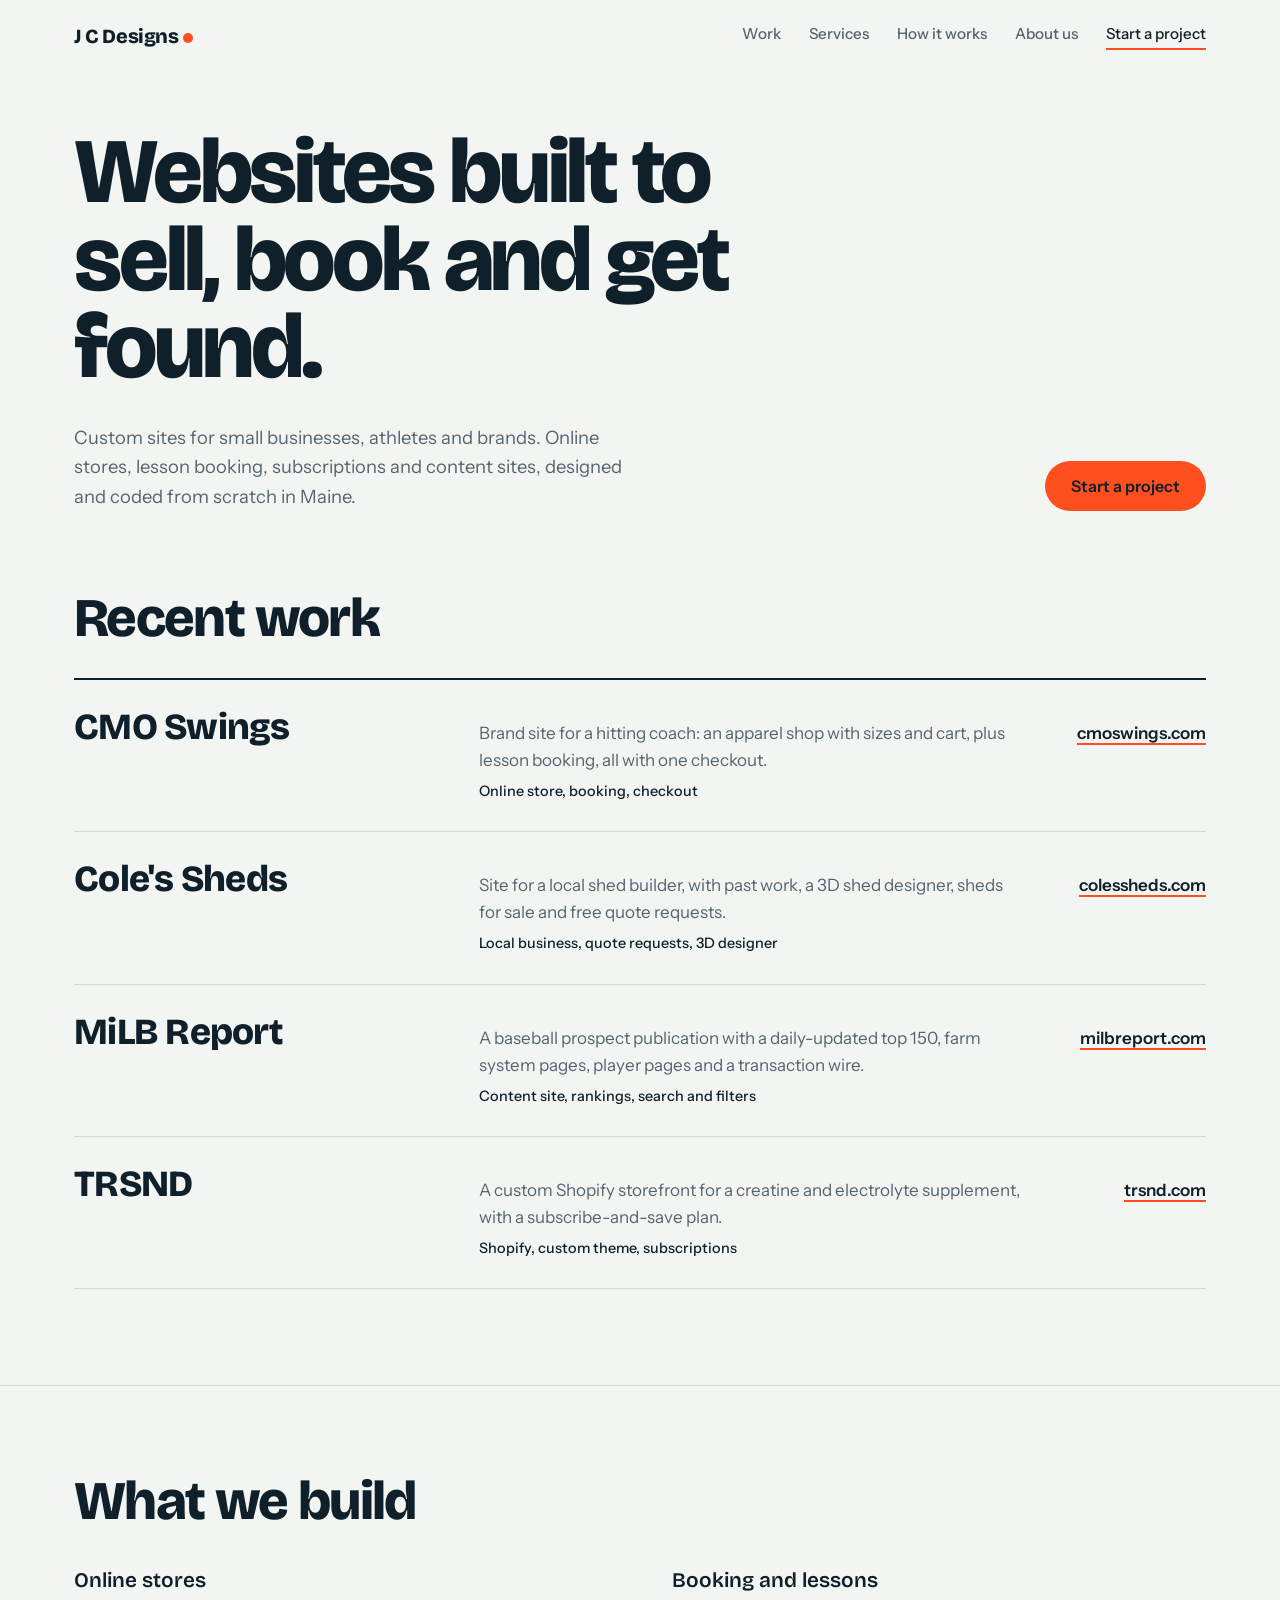
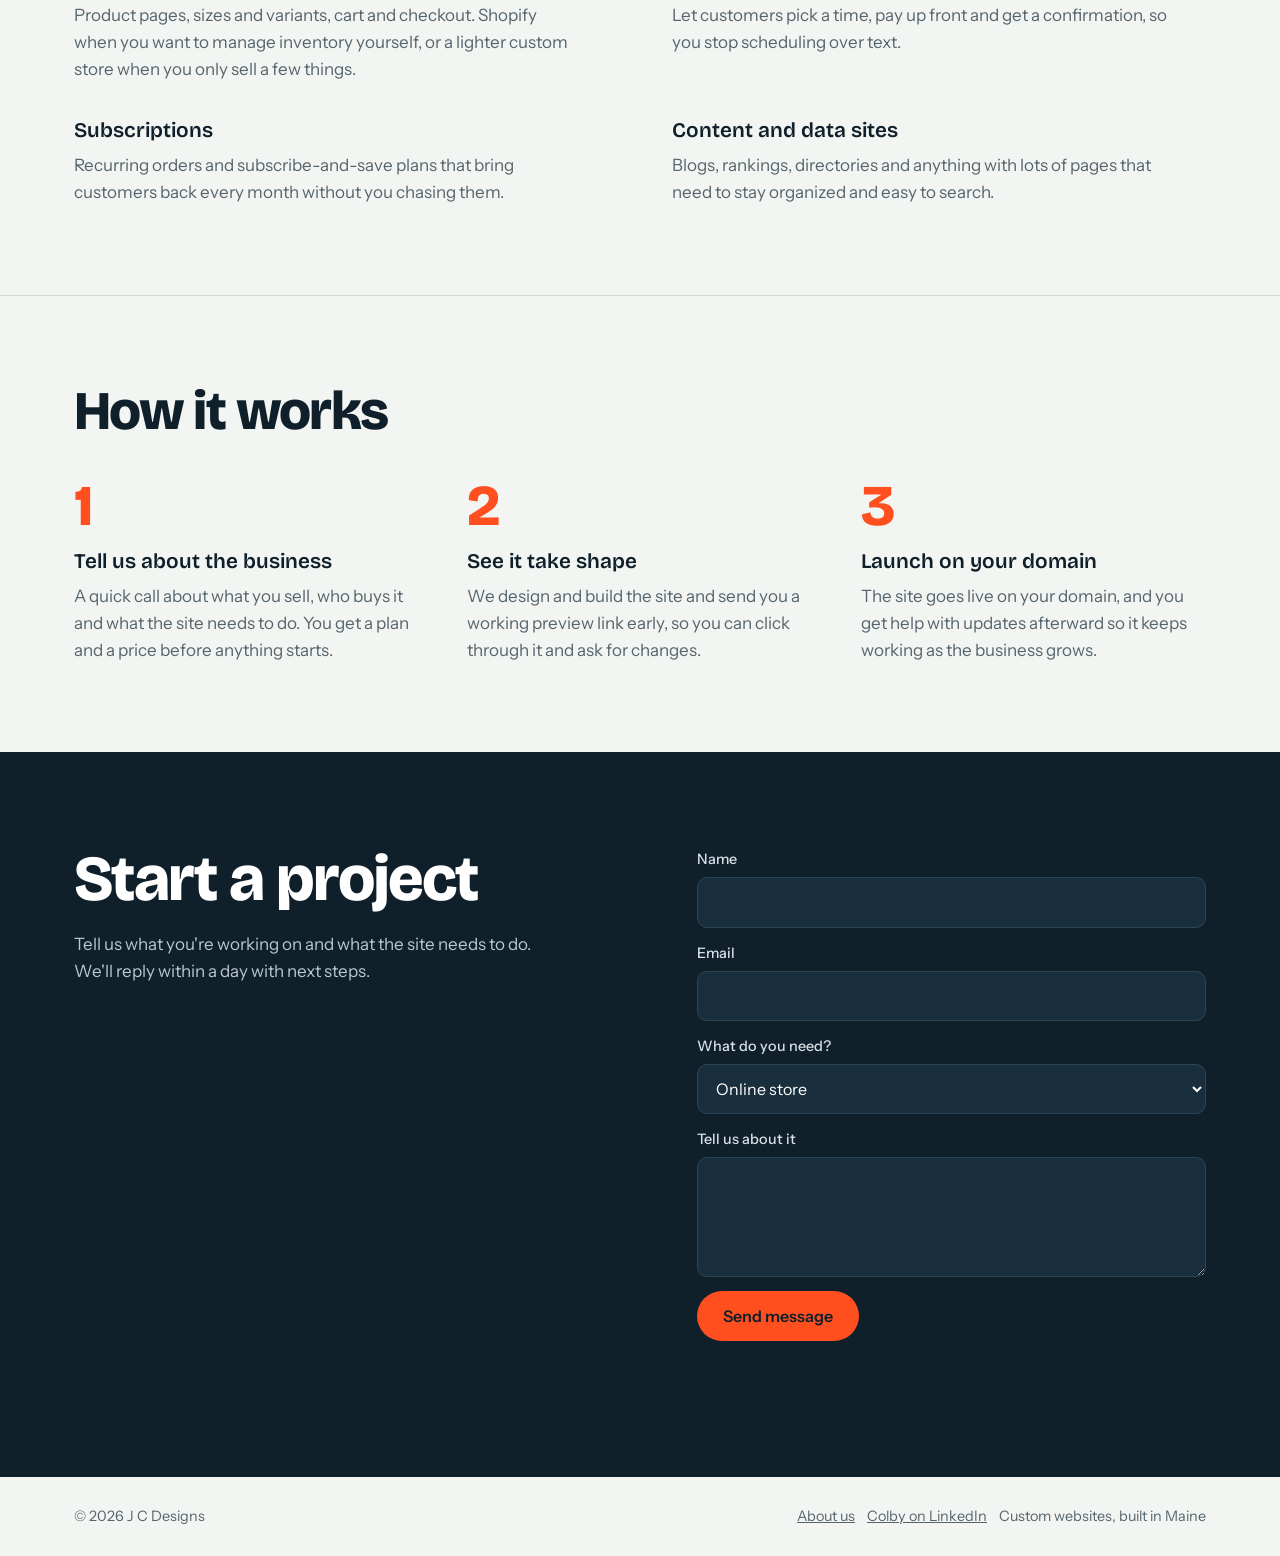
==== index.html @ 10599d2a "Launch J C Designs site" ====
<!doctype html>
<html lang="en">
<head>
<meta charset="utf-8">
<meta name="viewport" content="width=device-width, initial-scale=1">
<title>J C Designs | Custom websites for small businesses and brands</title>
<meta name="description" content="Custom websites built from scratch for small businesses, athletes and brands. Online stores, booking, subscriptions and content sites. Based in Maine.">
<link rel="preconnect" href="https://fonts.googleapis.com">
<link rel="preconnect" href="https://fonts.gstatic.com" crossorigin>
<link href="https://fonts.googleapis.com/css2?family=Bricolage+Grotesque:opsz,wght@12..96,400;12..96,600;12..96,800&family=Instrument+Sans:wght@400;500;600&display=swap" rel="stylesheet">
<link rel="stylesheet" href="styles.css">
</head>
<body>

<header class="site">
  <div class="wrap">
    <a class="logo" href="#top">J C Designs<span aria-hidden="true"></span></a>
    <nav class="links" aria-label="Main">
      <a href="#work">Work</a>
      <a href="#services">Services</a>
      <a href="#process">How it works</a>
      <a href="about.html">About us</a>
      <a class="nav-cta" href="#contact">Start a project</a>
    </nav>
  </div>
</header>

<main id="top">
  <div class="hero wrap">
    <h1>Websites built to sell, book and get found.</h1>
    <div class="hero-row">
      <p>Custom sites for small businesses, athletes and brands. Online stores, lesson booking, subscriptions and content sites, designed and coded from scratch in Maine.</p>
      <a class="btn signal" href="#contact">Start a project</a>
    </div>
  </div>

  <section class="work" id="work" aria-labelledby="work-title">
    <div class="wrap">
      <h2 id="work-title">Recent work</h2>
      <ul class="projects">
        <li class="project">
          <h3><a href="https://cmoswings.com" target="_blank" rel="noopener">CMO Swings</a></h3>
          <div>
            <p>Brand site for a hitting coach: an apparel shop with sizes and cart, plus lesson booking, all with one checkout.</p>
            <div class="what">Online store, booking, checkout</div>
          </div>
          <a class="visit" href="https://cmoswings.com" target="_blank" rel="noopener">cmoswings.com</a>
        </li>
        <li class="project">
          <h3><a href="https://www.colessheds.com" target="_blank" rel="noopener">Cole's Sheds</a></h3>
          <div>
            <p>Site for a local shed builder, with past work, a 3D shed designer, sheds for sale and free quote requests.</p>
            <div class="what">Local business, quote requests, 3D designer</div>
          </div>
          <a class="visit" href="https://www.colessheds.com" target="_blank" rel="noopener">colessheds.com</a>
        </li>
        <li class="project">
          <h3><a href="https://milbreport.com" target="_blank" rel="noopener">MiLB Report</a></h3>
          <div>
            <p>A baseball prospect publication with a daily-updated top 150, farm system pages, player pages and a transaction wire.</p>
            <div class="what">Content site, rankings, search and filters</div>
          </div>
          <a class="visit" href="https://milbreport.com" target="_blank" rel="noopener">milbreport.com</a>
        </li>
        <li class="project">
          <h3><a href="https://trsnd.com" target="_blank" rel="noopener">TRSND</a></h3>
          <div>
            <p>A custom Shopify storefront for a creatine and electrolyte supplement, with a subscribe-and-save plan.</p>
            <div class="what">Shopify, custom theme, subscriptions</div>
          </div>
          <a class="visit" href="https://trsnd.com" target="_blank" rel="noopener">trsnd.com</a>
        </li>
      </ul>
    </div>
  </section>

  <section class="block" id="services" aria-labelledby="services-title">
    <div class="wrap">
      <h2 id="services-title">What we build</h2>
      <div class="services">
        <div>
          <h3>Online stores</h3>
          <p>Product pages, sizes and variants, cart and checkout. Shopify when you want to manage inventory yourself, or a lighter custom store when you only sell a few things.</p>
        </div>
        <div>
          <h3>Booking and lessons</h3>
          <p>Let customers pick a time, pay up front and get a confirmation, so you stop scheduling over text.</p>
        </div>
        <div>
          <h3>Subscriptions</h3>
          <p>Recurring orders and subscribe-and-save plans that bring customers back every month without you chasing them.</p>
        </div>
        <div>
          <h3>Content and data sites</h3>
          <p>Blogs, rankings, directories and anything with lots of pages that need to stay organized and easy to search.</p>
        </div>
      </div>
    </div>
  </section>

  <section class="block" id="process" aria-labelledby="process-title">
    <div class="wrap">
      <h2 id="process-title">How it works</h2>
      <ol class="steps">
        <li>
          <h3>Tell us about the business</h3>
          <p>A quick call about what you sell, who buys it and what the site needs to do. You get a plan and a price before anything starts.</p>
        </li>
        <li>
          <h3>See it take shape</h3>
          <p>We design and build the site and send you a working preview link early, so you can click through it and ask for changes.</p>
        </li>
        <li>
          <h3>Launch on your domain</h3>
          <p>The site goes live on your domain, and you get help with updates afterward so it keeps working as the business grows.</p>
        </li>
      </ol>
    </div>
  </section>
</main>

<section class="contact" id="contact" aria-labelledby="contact-title">
  <div class="wrap">
    <div>
      <h2 id="contact-title">Start a project</h2>
      <p>Tell us what you're working on and what the site needs to do. We'll reply within a day with next steps.</p>
    </div>
    <!--
      CONTACT FORM: submissions go through FormSubmit (formsubmit.co) and are
      emailed to Colby, with a copy to Jack. The very first submission sends an
      activation email to Colby's inbox; click the link in it once and every
      later message is delivered. FormSubmit then shows a private form address
      you can swap in below (FORM_ENDPOINT) to keep the email out of the page.
    -->
    <form id="contact-form" novalidate>
      <label for="cf-name">Name <input id="cf-name" name="name" autocomplete="name" required></label>
      <label for="cf-email">Email <input id="cf-email" type="email" name="email" autocomplete="email" required></label>
      <label for="cf-type">What do you need?
        <select id="cf-type" name="type">
          <option>Online store</option>
          <option>Booking site</option>
          <option>Subscriptions</option>
          <option>Content or data site</option>
          <option>Something else</option>
        </select>
      </label>
      <label for="cf-message">Tell us about it <textarea id="cf-message" name="message"></textarea></label>
      <input type="text" name="_honey" tabindex="-1" autocomplete="off" aria-hidden="true" style="position:absolute;left:-9999px">
      <button class="btn signal" type="submit" id="cf-send">Send message</button>
      <p class="form-status" id="cf-status" role="status" aria-live="polite"></p>
    </form>
  </div>
</section>

<footer>
  <div class="wrap">
    <span>&copy; <span id="yr">2026</span> J C Designs</span>
    <span><a href="about.html">About us</a> &nbsp;&nbsp; <a href="https://www.linkedin.com/in/colby-moholland-ba1946391/" target="_blank" rel="noopener">Colby on LinkedIn</a> &nbsp;&nbsp; Custom websites, built in Maine</span>
  </div>
</footer>

<script>
  // Contact form: sends to FormSubmit, which emails Colby and copies Jack
  const FORM_ENDPOINT = 'https://formsubmit.co/ajax/ctmcards1@gmail.com';
  const FORM_CC = 'jackcaricofe22@gmail.com';
  const form = document.getElementById('contact-form');
  const status = document.getElementById('cf-status');
  const sendBtn = document.getElementById('cf-send');
  form.addEventListener('submit', async e => {
    e.preventDefault();
    if (!form.checkValidity()) {
      status.dataset.state = 'error';
      status.textContent = 'Add your name and a valid email address so we can reply.';
      form.querySelector(':invalid').focus();
      return;
    }
    const d = Object.fromEntries(new FormData(form));
    if (d._honey) return;
    sendBtn.disabled = true;
    sendBtn.textContent = 'Sending...';
    status.dataset.state = '';
    status.textContent = '';
    try {
      const res = await fetch(FORM_ENDPOINT, {
        method: 'POST',
        headers: { 'Content-Type': 'application/json', 'Accept': 'application/json' },
        body: JSON.stringify({
          name: d.name, email: d.email, need: d.type, message: d.message || '',
          _replyto: d.email, _cc: FORM_CC, _template: 'table',
          _subject: 'New website inquiry: ' + d.type + ' from ' + d.name
        })
      });
      if (!res.ok) throw new Error(res.status);
      form.reset();
      status.dataset.state = 'sent';
      status.textContent = 'Message sent. We\'ll reply within a day.';
      sendBtn.textContent = 'Sent';
    } catch (err) {
      status.dataset.state = 'error';
      status.textContent = 'Your message didn\'t send. Check your connection and try again.';
      sendBtn.disabled = false;
      sendBtn.textContent = 'Send message';
    }
  });

  document.getElementById('yr').textContent = new Date().getFullYear();
</script>
</body>
</html>
---- styles.css ----
/*
  BUSINESS NAME: the working name appears in the <title>, header logo and
  footer of index.html and about.html. Search for "J C Designs".
*/
:root {
  --paper: #F3F5F2;
  --ink: #10202B;
  --slate: #56656D;
  --line: #D3DAD6;
  --signal: #FF4F1F;
  --white: #FFFFFF;
  --display: "Bricolage Grotesque", system-ui, sans-serif;
  --body: "Instrument Sans", system-ui, sans-serif;
  --wrap: 1180px;
}
* { box-sizing: border-box; }
html { scroll-behavior: smooth; }
@media (prefers-reduced-motion: reduce) { html { scroll-behavior: auto; } * { transition: none !important; animation: none !important; } }
body { margin: 0; background: var(--paper); color: var(--ink); font: 400 1.0625rem/1.6 var(--body); -webkit-font-smoothing: antialiased; }
a { color: inherit; }
:focus-visible { outline: 3px solid var(--signal); outline-offset: 3px; border-radius: 4px; }
.wrap { max-width: var(--wrap); margin: 0 auto; padding: 0 24px; }
@media (max-width: 600px) { .wrap { padding: 0 16px; } }

/* Header */
header.site { padding: 22px 0; }
header.site .wrap { display: flex; align-items: center; justify-content: space-between; gap: 16px; }
.logo { font: 800 1.25rem/1 var(--display); letter-spacing: -0.02em; text-decoration: none; }
.logo span { display: inline-block; width: 10px; height: 10px; background: var(--signal); border-radius: 50%; margin-left: 4px; }
nav.links { display: flex; gap: 28px; font-weight: 500; font-size: 0.95rem; }
nav.links a { text-decoration: none; color: var(--slate); }
nav.links a:hover { color: var(--ink); }
@media (max-width: 720px) { nav.links a:not(.nav-cta) { display: none; } }
.nav-cta { color: var(--ink) !important; border-bottom: 2px solid var(--signal); padding-bottom: 2px; }

/* Hero */
.hero { padding-top: 56px; padding-bottom: 40px; }
.hero h1 { font: 800 clamp(2.6rem, 7.2vw, 6rem)/0.95 var(--display); letter-spacing: -0.035em; margin: 0; max-width: 13ch; }
.hero-row { display: flex; justify-content: space-between; align-items: flex-end; gap: 40px; margin-top: 32px; flex-wrap: wrap; }
.hero p { margin: 0; max-width: 46ch; font-size: 1.15rem; color: var(--slate); }
.btn { display: inline-block; background: var(--ink); color: var(--white); text-decoration: none; font: 600 1rem/1 var(--body); padding: 17px 26px; border-radius: 999px; transition: background .15s; }
.btn:hover { background: #22394A; }
.btn.signal { background: var(--signal); color: var(--ink); }
.btn.signal:hover { background: #FF6A40; }

/* Work */
.work { padding: 40px 0 96px; }
.work h2 { font: 800 clamp(2rem, 4.4vw, 3.4rem)/1 var(--display); letter-spacing: -0.03em; margin: 0 0 32px; }
.projects { list-style: none; margin: 0; padding: 0; border-top: 2px solid var(--ink); }
.project { display: grid; grid-template-columns: minmax(0, 1.1fr) minmax(0, 1.6fr) 9.5rem; gap: 32px; align-items: baseline; padding: 28px 0; border-bottom: 1px solid var(--line); }
.project h3 { font: 800 clamp(1.6rem, 3vw, 2.3rem)/1.05 var(--display); letter-spacing: -0.02em; margin: 0; }
.project h3 a { text-decoration: none; }
.project h3 a:hover { text-decoration: underline; text-decoration-color: var(--signal); text-decoration-thickness: 3px; text-underline-offset: 6px; }
.project p { margin: 0 0 6px; color: var(--slate); max-width: 52ch; }
.project .what { font-size: 0.9rem; font-weight: 500; }
.project .visit { justify-self: end; font-weight: 600; white-space: nowrap; text-decoration-color: var(--signal); text-decoration-thickness: 2px; text-underline-offset: 4px; }
@media (max-width: 860px) {
  .project { grid-template-columns: 1fr; gap: 10px; }
  .project .visit { justify-self: start; }
}

/* Sections */
section.block { padding: 88px 0; border-top: 1px solid var(--line); }
.block h2 { font: 800 clamp(2rem, 4.4vw, 3.4rem)/1 var(--display); letter-spacing: -0.03em; margin: 0 0 40px; max-width: 18ch; }
.services { display: grid; grid-template-columns: repeat(2, 1fr); gap: 36px 64px; }
.services h3 { font: 600 1.3rem/1.2 var(--display); margin: 0 0 8px; }
.services p { margin: 0; color: var(--slate); max-width: 46ch; }
@media (max-width: 720px) { .services { grid-template-columns: 1fr; } }

.steps { list-style: none; margin: 0; padding: 0; display: grid; grid-template-columns: repeat(3, 1fr); gap: 48px; counter-reset: s; }
.steps li { counter-increment: s; }
.steps li::before { content: counter(s); display: block; font: 800 3.6rem/1 var(--display); color: var(--signal); margin-bottom: 14px; }
.steps h3 { font: 600 1.3rem/1.2 var(--display); margin: 0 0 8px; }
.steps p { margin: 0; color: var(--slate); }
@media (max-width: 860px) { .steps { grid-template-columns: 1fr; gap: 36px; } }

/* Contact */
.contact { background: var(--ink); color: var(--white); padding: 96px 0; }
.contact .wrap { display: grid; grid-template-columns: 1.1fr 1fr; gap: 64px; align-items: start; }
.contact h2 { font: 800 clamp(2.2rem, 5vw, 4rem)/0.98 var(--display); letter-spacing: -0.03em; margin: 0 0 20px; }
.contact p { color: #B9C7CE; max-width: 42ch; margin: 0; }
form { display: grid; gap: 14px; }
label { font-size: 0.9rem; font-weight: 500; color: #D7E1E6; display: grid; gap: 6px; }
input, textarea, select { font: 400 1rem/1.4 var(--body); color: var(--white); background: #1A2F3D; border: 1px solid #2D4656; border-radius: 10px; padding: 13px 14px; width: 100%; }
textarea { min-height: 120px; resize: vertical; }
input:focus, textarea:focus, select:focus { outline: none; border-color: var(--signal); }
form .btn { justify-self: start; border: 0; cursor: pointer; }
@media (max-width: 860px) { .contact .wrap { grid-template-columns: 1fr; gap: 40px; } }

footer { padding: 28px 0; font-size: 0.9rem; color: var(--slate); }
footer .wrap { display: flex; justify-content: space-between; gap: 16px; flex-wrap: wrap; }

/* About page */
.about-hero { padding-top: 56px; padding-bottom: 32px; }
.about-hero h1 { font: 800 clamp(2.6rem, 7.2vw, 6rem)/0.95 var(--display); letter-spacing: -0.035em; margin: 0 0 32px; max-width: 13ch; }
.about-hero p { margin: 0; font-size: 1.3rem; line-height: 1.5; max-width: 54ch; }
.team { padding-top: 24px; padding-bottom: 96px; }
.person { display: grid; grid-template-columns: minmax(0, 1fr) minmax(0, 1.6fr); gap: 56px; padding: 40px 0; border-top: 2px solid var(--ink); }
.person + .person { border-top-width: 1px; border-top-color: var(--line); }
.person h2 { font: 800 clamp(2rem, 4vw, 3rem)/1 var(--display); letter-spacing: -0.03em; margin: 0 0 10px; }
.person .role { color: var(--slate); margin: 0 0 20px; }
.person .built { margin: 0; padding: 0; list-style: none; }
.person .built li { padding: 8px 0; border-bottom: 1px solid var(--line); font-weight: 600; }
.person .built li:first-child { border-top: 1px solid var(--line); }
.person .bio p { margin: 0 0 1.1em; font-size: 1.12rem; max-width: 58ch; }
.person a { text-decoration-color: var(--signal); text-decoration-thickness: 2px; text-underline-offset: 3px; }
.btn.line { background: transparent; color: var(--ink); box-shadow: inset 0 0 0 2px var(--ink); text-decoration: none; }
.btn.line:hover { background: var(--ink); color: var(--white); }
@media (max-width: 860px) { .person { grid-template-columns: 1fr; gap: 24px; } }

/* Contact form status */
.form-status { margin: 0; min-height: 1.5em; font-weight: 500; color: #D7E1E6; }
.form-status[data-state="sent"] { color: #8FE3B0; }
.form-status[data-state="error"] { color: #FFB199; }
form .btn:disabled { opacity: .7; cursor: default; }
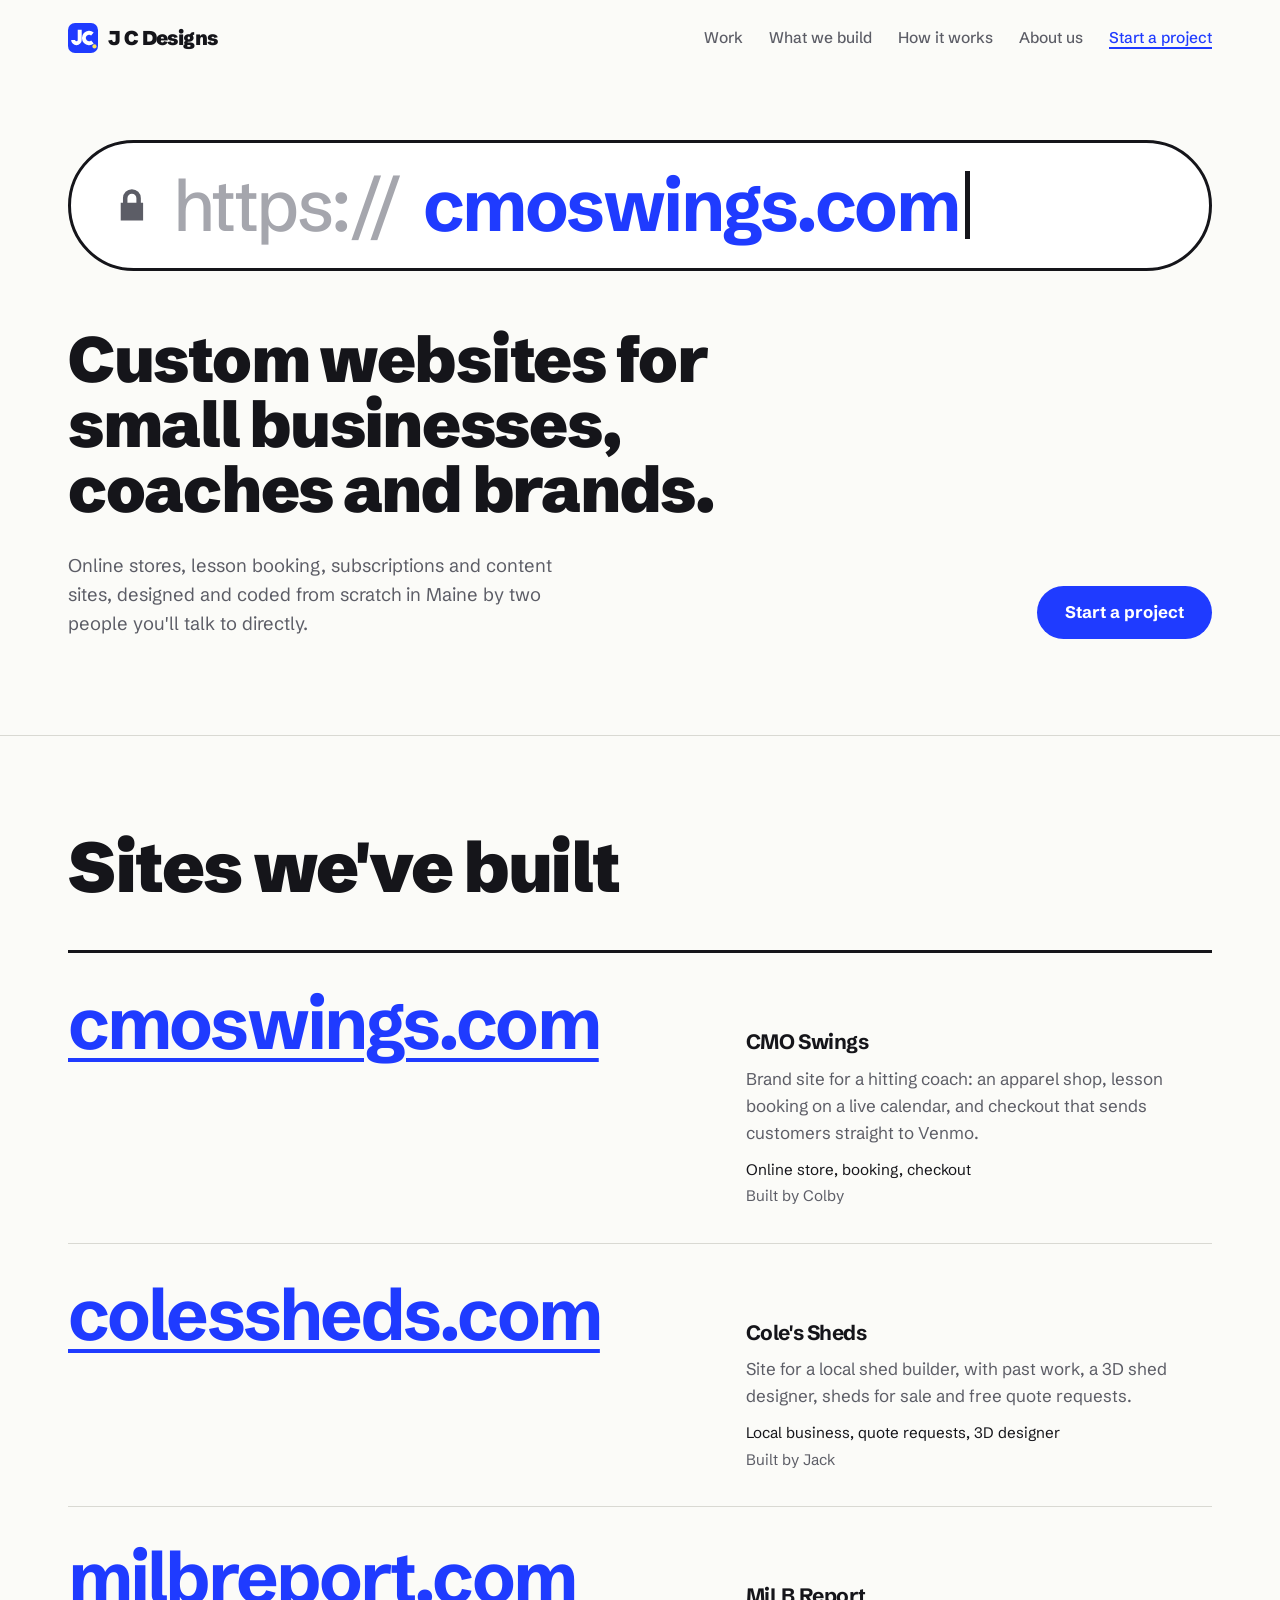
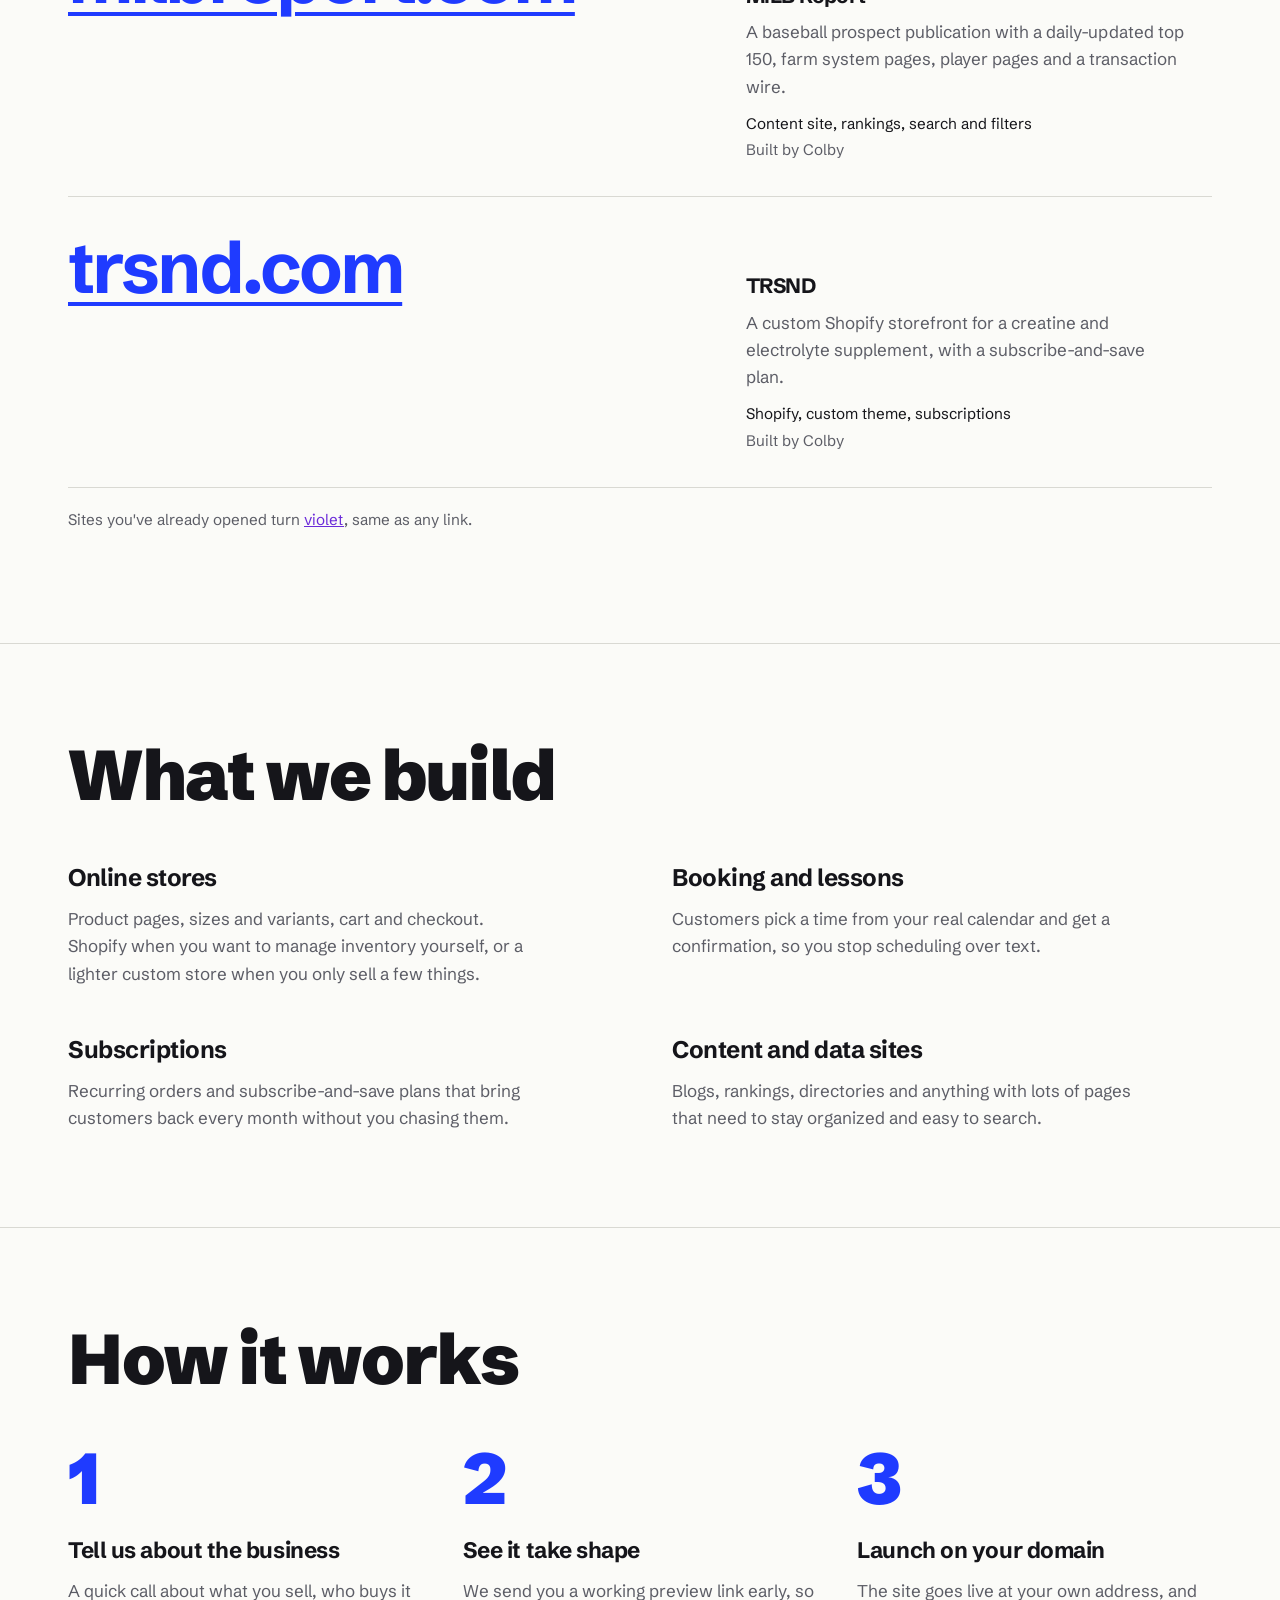
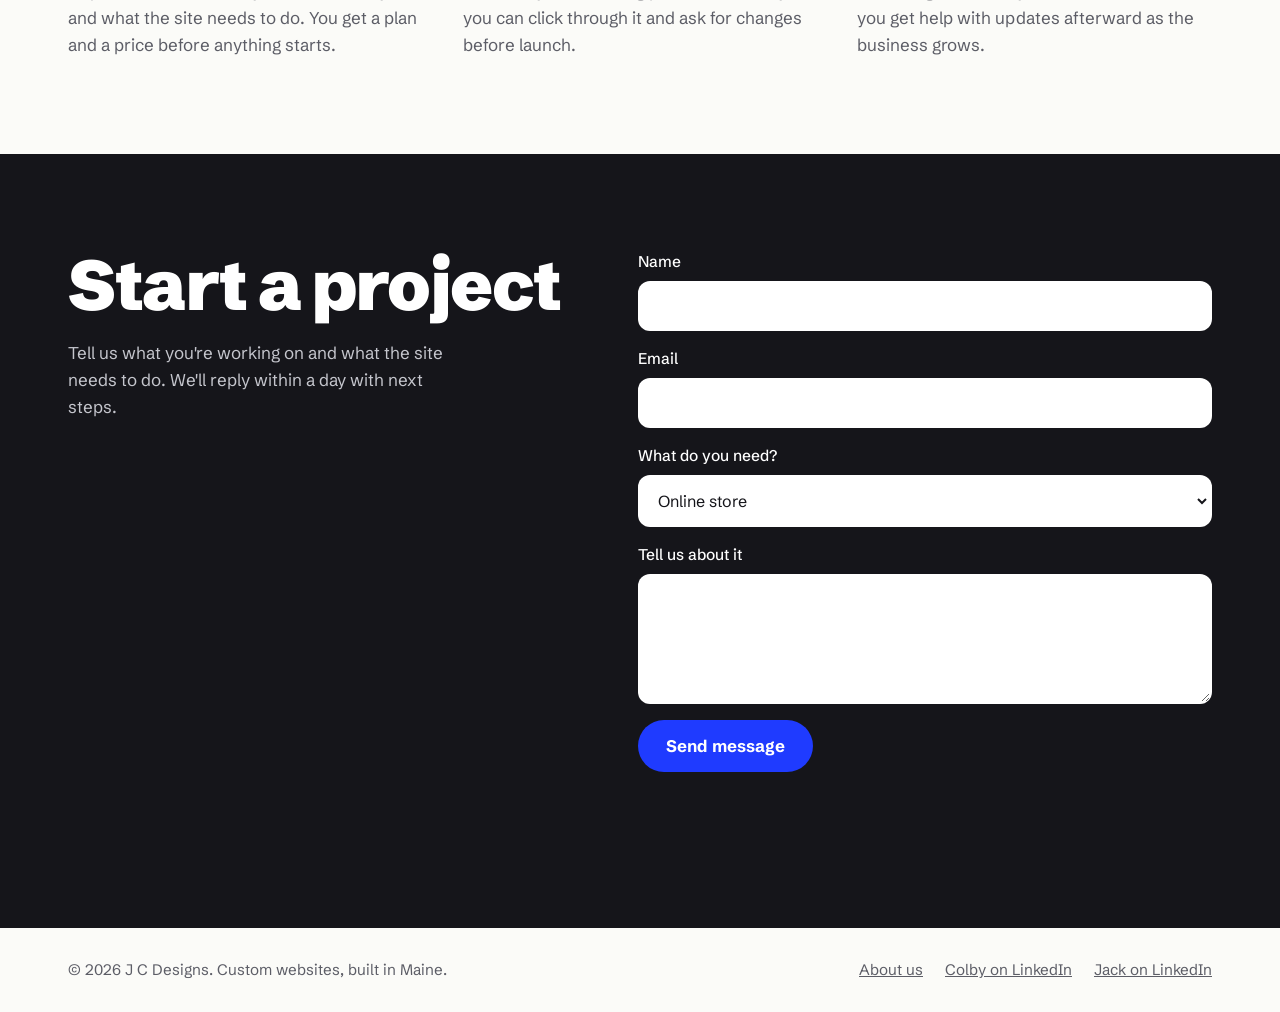
==== commit 2f47d580: "Redesign: address-bar hero, domains as the portfolio" ====
--- a/index.html
+++ b/index.html
@@ -3,21 +3,23 @@
 <head>
 <meta charset="utf-8">
 <meta name="viewport" content="width=device-width, initial-scale=1">
-<title>J C Designs | Custom websites for small businesses and brands</title>
-<meta name="description" content="Custom websites built from scratch for small businesses, athletes and brands. Online stores, booking, subscriptions and content sites. Based in Maine.">
+<title>J C Designs | Custom websites for small businesses, coaches and brands</title>
+<meta name="description" content="Custom websites built from scratch for small businesses, coaches and brands. Online stores, booking, subscriptions and content sites. Based in Maine.">
 <link rel="preconnect" href="https://fonts.googleapis.com">
 <link rel="preconnect" href="https://fonts.gstatic.com" crossorigin>
-<link href="https://fonts.googleapis.com/css2?family=Bricolage+Grotesque:opsz,wght@12..96,400;12..96,600;12..96,800&family=Instrument+Sans:wght@400;500;600&display=swap" rel="stylesheet">
+<link href="https://fonts.googleapis.com/css2?family=Schibsted+Grotesk:wght@400;500;700;900&display=swap" rel="stylesheet">
+<link rel="icon" href="favicon.svg" type="image/svg+xml">
+<link rel="apple-touch-icon" href="apple-touch-icon.png">
 <link rel="stylesheet" href="styles.css">
 </head>
 <body>
 
 <header class="site">
   <div class="wrap">
-    <a class="logo" href="#top">J C Designs<span aria-hidden="true"></span></a>
+    <a class="logo" href="#top"><img src="favicon.svg" alt="">J C Designs</a>
     <nav class="links" aria-label="Main">
       <a href="#work">Work</a>
-      <a href="#services">Services</a>
+      <a href="#services">What we build</a>
       <a href="#process">How it works</a>
       <a href="about.html">About us</a>
       <a class="nav-cta" href="#contact">Start a project</a>
@@ -27,50 +29,59 @@
 
 <main id="top">
   <div class="hero wrap">
-    <h1>Websites built to sell, book and get found.</h1>
+    <div class="bar" aria-hidden="true">
+      <svg viewBox="0 0 16 16" fill="currentColor"><path d="M4 7V5a4 4 0 1 1 8 0v2h1v8H3V7h1Zm2 0h4V5a2 2 0 1 0-4 0v2Z"/></svg>
+      <span class="scheme">https://</span><a id="addr" href="https://cmoswings.com" tabindex="-1">cmoswings.com</a><span class="caret"></span>
+    </div>
+    <h1>Custom websites for small businesses, coaches and brands.</h1>
     <div class="hero-row">
-      <p>Custom sites for small businesses, athletes and brands. Online stores, lesson booking, subscriptions and content sites, designed and coded from scratch in Maine.</p>
-      <a class="btn signal" href="#contact">Start a project</a>
-    </div>
-  </div>
-
-  <section class="work" id="work" aria-labelledby="work-title">
+      <p>Online stores, lesson booking, subscriptions and content sites, designed and coded from scratch in Maine by two people you'll talk to directly.</p>
+      <a class="btn" href="#contact">Start a project</a>
+    </div>
+  </div>
+
+  <section class="block" id="work" aria-labelledby="work-title">
     <div class="wrap">
-      <h2 id="work-title">Recent work</h2>
+      <h2 id="work-title">Sites we've built</h2>
       <ul class="projects">
         <li class="project">
-          <h3><a href="https://cmoswings.com" target="_blank" rel="noopener">CMO Swings</a></h3>
-          <div>
-            <p>Brand site for a hitting coach: an apparel shop with sizes and cart, plus lesson booking, all with one checkout.</p>
+          <a class="domain" href="https://cmoswings.com" target="_blank" rel="noopener">cmoswings.com</a>
+          <div>
+            <h3>CMO Swings</h3>
+            <p>Brand site for a hitting coach: an apparel shop, lesson booking on a live calendar, and checkout that sends customers straight to Venmo.</p>
             <div class="what">Online store, booking, checkout</div>
-          </div>
-          <a class="visit" href="https://cmoswings.com" target="_blank" rel="noopener">cmoswings.com</a>
-        </li>
-        <li class="project">
-          <h3><a href="https://www.colessheds.com" target="_blank" rel="noopener">Cole's Sheds</a></h3>
-          <div>
+            <div class="who">Built by Colby</div>
+          </div>
+        </li>
+        <li class="project">
+          <a class="domain" href="https://www.colessheds.com" target="_blank" rel="noopener">colessheds.com</a>
+          <div>
+            <h3>Cole's Sheds</h3>
             <p>Site for a local shed builder, with past work, a 3D shed designer, sheds for sale and free quote requests.</p>
             <div class="what">Local business, quote requests, 3D designer</div>
-          </div>
-          <a class="visit" href="https://www.colessheds.com" target="_blank" rel="noopener">colessheds.com</a>
-        </li>
-        <li class="project">
-          <h3><a href="https://milbreport.com" target="_blank" rel="noopener">MiLB Report</a></h3>
-          <div>
+            <div class="who">Built by Jack</div>
+          </div>
+        </li>
+        <li class="project">
+          <a class="domain" href="https://milbreport.com" target="_blank" rel="noopener">milbreport.com</a>
+          <div>
+            <h3>MiLB Report</h3>
             <p>A baseball prospect publication with a daily-updated top 150, farm system pages, player pages and a transaction wire.</p>
             <div class="what">Content site, rankings, search and filters</div>
-          </div>
-          <a class="visit" href="https://milbreport.com" target="_blank" rel="noopener">milbreport.com</a>
-        </li>
-        <li class="project">
-          <h3><a href="https://trsnd.com" target="_blank" rel="noopener">TRSND</a></h3>
-          <div>
+            <div class="who">Built by Colby</div>
+          </div>
+        </li>
+        <li class="project">
+          <a class="domain" href="https://trsnd.com" target="_blank" rel="noopener">trsnd.com</a>
+          <div>
+            <h3>TRSND</h3>
             <p>A custom Shopify storefront for a creatine and electrolyte supplement, with a subscribe-and-save plan.</p>
             <div class="what">Shopify, custom theme, subscriptions</div>
-          </div>
-          <a class="visit" href="https://trsnd.com" target="_blank" rel="noopener">trsnd.com</a>
+            <div class="who">Built by Colby</div>
+          </div>
         </li>
       </ul>
+      <p class="visited-note">Sites you've already opened turn <span>violet</span>, same as any link.</p>
     </div>
   </section>
 
@@ -84,7 +95,7 @@
         </div>
         <div>
           <h3>Booking and lessons</h3>
-          <p>Let customers pick a time, pay up front and get a confirmation, so you stop scheduling over text.</p>
+          <p>Customers pick a time from your real calendar and get a confirmation, so you stop scheduling over text.</p>
         </div>
         <div>
           <h3>Subscriptions</h3>
@@ -108,11 +119,11 @@
         </li>
         <li>
           <h3>See it take shape</h3>
-          <p>We design and build the site and send you a working preview link early, so you can click through it and ask for changes.</p>
+          <p>We send you a working preview link early, so you can click through it and ask for changes before launch.</p>
         </li>
         <li>
           <h3>Launch on your domain</h3>
-          <p>The site goes live on your domain, and you get help with updates afterward so it keeps working as the business grows.</p>
+          <p>The site goes live at your own address, and you get help with updates afterward as the business grows.</p>
         </li>
       </ol>
     </div>
@@ -128,9 +139,8 @@
     <!--
       CONTACT FORM: submissions go through FormSubmit (formsubmit.co) and are
       emailed to Colby, with a copy to Jack. The very first submission sends an
-      activation email to Colby's inbox; click the link in it once and every
-      later message is delivered. FormSubmit then shows a private form address
-      you can swap in below (FORM_ENDPOINT) to keep the email out of the page.
+      activation email to each inbox; click the link in it once and every
+      later message is delivered.
     -->
     <form id="contact-form" novalidate>
       <label for="cf-name">Name <input id="cf-name" name="name" autocomplete="name" required></label>
@@ -146,7 +156,7 @@
       </label>
       <label for="cf-message">Tell us about it <textarea id="cf-message" name="message"></textarea></label>
       <input type="text" name="_honey" tabindex="-1" autocomplete="off" aria-hidden="true" style="position:absolute;left:-9999px">
-      <button class="btn signal" type="submit" id="cf-send">Send message</button>
+      <button class="btn" type="submit" id="cf-send">Send message</button>
       <p class="form-status" id="cf-status" role="status" aria-live="polite"></p>
     </form>
   </div>
@@ -154,15 +164,49 @@
 
 <footer>
   <div class="wrap">
-    <span>&copy; <span id="yr">2026</span> J C Designs</span>
-    <span><a href="about.html">About us</a> &nbsp;&nbsp; <a href="https://www.linkedin.com/in/colby-moholland-ba1946391/" target="_blank" rel="noopener">Colby on LinkedIn</a> &nbsp;&nbsp; Custom websites, built in Maine</span>
+    <span>&copy; <span id="yr">2026</span> J C Designs. Custom websites, built in Maine.</span>
+    <nav aria-label="Footer"><a href="about.html">About us</a><a href="https://www.linkedin.com/in/colby-moholland-ba1946391/" target="_blank" rel="noopener">Colby on LinkedIn</a><a href="https://www.linkedin.com/in/jack-caricofe-293b00419/" target="_blank" rel="noopener">Jack on LinkedIn</a></nav>
   </div>
 </footer>
 
 <script>
-  // Contact form: sends to FormSubmit, which emails Colby and copies Jack
-  const FORM_ENDPOINT = 'https://formsubmit.co/ajax/ctmcards1@gmail.com';
-  const FORM_CC = 'jackcaricofe22@gmail.com';
+  // Address bar: types out each site we've built, then ends on "yours".
+  (function () {
+    const a = document.getElementById('addr');
+    const sites = [
+      ['cmoswings.com', 'https://cmoswings.com'],
+      ['colessheds.com', 'https://www.colessheds.com'],
+      ['milbreport.com', 'https://milbreport.com'],
+      ['trsnd.com', 'https://trsnd.com'],
+      ['yourbusiness.com', '#contact']
+    ];
+    if (matchMedia('(prefers-reduced-motion: reduce)').matches) {
+      a.textContent = 'yourbusiness.com'; a.href = '#contact'; a.classList.add('yours'); return;
+    }
+    let i = 0;
+    const wait = ms => new Promise(r => setTimeout(r, ms));
+    async function run() {
+      for (;;) {
+        const [name, href] = sites[i];
+        a.href = href; a.classList.toggle('yours', href === '#contact');
+        for (let n = 1; n <= name.length; n++) { a.textContent = name.slice(0, n); await wait(55 + Math.random() * 45); }
+        await wait(href === '#contact' ? 3200 : 1500);
+        for (let n = name.length; n >= 0; n--) { a.textContent = name.slice(0, n); await wait(22); }
+        a.classList.remove('yours');
+        await wait(220);
+        i = (i + 1) % sites.length;
+      }
+    }
+    a.textContent = '';
+    setTimeout(run, 400);
+  })();
+
+  // Contact form: sends each inquiry to Colby and to Jack as two separate
+  // FormSubmit emails. Each address activates once via FormSubmit's first email.
+  const FORM_ENDPOINTS = [
+    'https://formsubmit.co/ajax/ctmcards1@gmail.com',
+    'https://formsubmit.co/ajax/jackcaricofe222@gmail.com'
+  ];
   const form = document.getElementById('contact-form');
   const status = document.getElementById('cf-status');
   const sendBtn = document.getElementById('cf-send');
@@ -181,16 +225,18 @@
     status.dataset.state = '';
     status.textContent = '';
     try {
-      const res = await fetch(FORM_ENDPOINT, {
+      const body = JSON.stringify({
+        name: d.name, email: d.email, need: d.type, message: d.message || '',
+        _replyto: d.email, _template: 'table',
+        _subject: 'New website inquiry: ' + d.type + ' from ' + d.name
+      });
+      const results = await Promise.allSettled(FORM_ENDPOINTS.map(url => fetch(url, {
         method: 'POST',
         headers: { 'Content-Type': 'application/json', 'Accept': 'application/json' },
-        body: JSON.stringify({
-          name: d.name, email: d.email, need: d.type, message: d.message || '',
-          _replyto: d.email, _cc: FORM_CC, _template: 'table',
-          _subject: 'New website inquiry: ' + d.type + ' from ' + d.name
-        })
-      });
-      if (!res.ok) throw new Error(res.status);
+        body
+      })));
+      const anySent = results.some(r => r.status === 'fulfilled' && r.value.ok);
+      if (!anySent) throw new Error('not sent');
       form.reset();
       status.dataset.state = 'sent';
       status.textContent = 'Message sent. We\'ll reply within a day.';
--- a/styles.css
+++ b/styles.css
@@ -1,115 +1,139 @@
 /*
-  BUSINESS NAME: the working name appears in the <title>, header logo and
-  footer of index.html and about.html. Search for "J C Designs".
+  J C Designs. Concept: the address bar. Domains are the work, so they are set big, in hyperlink blue,
+  and turn violet once you've visited them, like any link. Selection yellow is used once: for "your" site.
+  BUSINESS NAME: appears in the <title>, header logo and footer of index.html and about.html. Search for "J C Designs".
 */
 :root {
-  --paper: #F3F5F2;
-  --ink: #10202B;
-  --slate: #56656D;
-  --line: #D3DAD6;
-  --signal: #FF4F1F;
-  --white: #FFFFFF;
-  --display: "Bricolage Grotesque", system-ui, sans-serif;
-  --body: "Instrument Sans", system-ui, sans-serif;
-  --wrap: 1180px;
+  --paper: #fbfbf8;
+  --ink: #15151a;
+  --gray: #5c5d66;
+  --rule: #d9d9d3;
+  --link: #1f3bff;
+  --visited: #6b2bd9;
+  --select: #ffe45c;
+  --font: "Schibsted Grotesk", "Helvetica Neue", Arial, sans-serif;
+  --wrap: 1200px;
 }
 * { box-sizing: border-box; }
 html { scroll-behavior: smooth; }
-@media (prefers-reduced-motion: reduce) { html { scroll-behavior: auto; } * { transition: none !important; animation: none !important; } }
-body { margin: 0; background: var(--paper); color: var(--ink); font: 400 1.0625rem/1.6 var(--body); -webkit-font-smoothing: antialiased; }
+@media (prefers-reduced-motion: reduce) { html { scroll-behavior: auto; } }
+body { margin: 0; background: var(--paper); color: var(--ink); font: 400 1.0625rem/1.6 var(--font); -webkit-font-smoothing: antialiased; }
 a { color: inherit; }
-:focus-visible { outline: 3px solid var(--signal); outline-offset: 3px; border-radius: 4px; }
-.wrap { max-width: var(--wrap); margin: 0 auto; padding: 0 24px; }
-@media (max-width: 600px) { .wrap { padding: 0 16px; } }
+::selection { background: var(--select); color: var(--ink); }
+:focus-visible { outline: 3px solid var(--link); outline-offset: 3px; border-radius: 4px; }
+.wrap { max-width: var(--wrap); margin: 0 auto; padding: 0 28px; }
+@media (max-width: 600px) { .wrap { padding: 0 18px; } }
+.sr { position: absolute; width: 1px; height: 1px; overflow: hidden; clip: rect(0 0 0 0); white-space: nowrap; }
+h1, h2, h3 { margin: 0; letter-spacing: -0.02em; }
 
 /* Header */
 header.site { padding: 22px 0; }
 header.site .wrap { display: flex; align-items: center; justify-content: space-between; gap: 16px; }
-.logo { font: 800 1.25rem/1 var(--display); letter-spacing: -0.02em; text-decoration: none; }
-.logo span { display: inline-block; width: 10px; height: 10px; background: var(--signal); border-radius: 50%; margin-left: 4px; }
-nav.links { display: flex; gap: 28px; font-weight: 500; font-size: 0.95rem; }
-nav.links a { text-decoration: none; color: var(--slate); }
-nav.links a:hover { color: var(--ink); }
-@media (max-width: 720px) { nav.links a:not(.nav-cta) { display: none; } }
-.nav-cta { color: var(--ink) !important; border-bottom: 2px solid var(--signal); padding-bottom: 2px; }
+.logo { display: flex; align-items: center; gap: 10px; font-weight: 900; font-size: 1.25rem; text-decoration: none; letter-spacing: -0.03em; }
+.logo img { width: 30px; height: 30px; }
+nav.links { display: flex; align-items: center; gap: 26px; font-weight: 500; font-size: 0.97rem; }
+nav.links a { text-decoration: none; color: var(--gray); }
+nav.links a:hover, nav.links a[aria-current="page"] { color: var(--ink); }
+nav.links .nav-cta { color: var(--link); text-decoration: underline; text-underline-offset: 4px; text-decoration-thickness: 2px; }
+@media (max-width: 760px) { nav.links a:not(.nav-cta) { display: none; } }
 
-/* Hero */
-.hero { padding-top: 56px; padding-bottom: 40px; }
-.hero h1 { font: 800 clamp(2.6rem, 7.2vw, 6rem)/0.95 var(--display); letter-spacing: -0.035em; margin: 0; max-width: 13ch; }
-.hero-row { display: flex; justify-content: space-between; align-items: flex-end; gap: 40px; margin-top: 32px; flex-wrap: wrap; }
-.hero p { margin: 0; max-width: 46ch; font-size: 1.15rem; color: var(--slate); }
-.btn { display: inline-block; background: var(--ink); color: var(--white); text-decoration: none; font: 600 1rem/1 var(--body); padding: 17px 26px; border-radius: 999px; transition: background .15s; }
-.btn:hover { background: #22394A; }
-.btn.signal { background: var(--signal); color: var(--ink); }
-.btn.signal:hover { background: #FF6A40; }
+/* Hero: the address bar */
+.hero { padding-top: 64px; padding-bottom: 96px; }
+.bar { display: flex; align-items: center; gap: 0.32em; border: 3px solid var(--ink); border-radius: 999px; padding: 0.32em 0.6em; font-weight: 700; font-size: clamp(1.4rem, 5.6vw, 4.6rem); line-height: 1.1; letter-spacing: -0.035em; white-space: nowrap; overflow: hidden; background: #fff; }
+.bar svg { flex: 0 0 auto; width: 0.5em; height: 0.5em; color: var(--gray); }
+.bar .scheme { color: #a5a6ad; font-weight: 500; }
+.bar a { color: var(--link); text-decoration: none; border-radius: 0.08em; }
+.bar a.yours { background: var(--select); color: var(--ink); }
+.caret { display: inline-block; width: 0.06em; height: 0.95em; background: var(--ink); margin-left: -0.22em; }
+@media (prefers-reduced-motion: no-preference) { .caret { animation: blink 1.05s steps(1) infinite; } }
+@keyframes blink { 50% { opacity: 0; } }
+.hero h1 { font-weight: 900; font-size: clamp(2.2rem, 5vw, 4.25rem); line-height: 1.02; max-width: 17ch; margin-top: 56px; }
+.hero-row { display: flex; justify-content: space-between; align-items: flex-end; gap: 32px 48px; margin-top: 28px; flex-wrap: wrap; }
+.hero p { margin: 0; max-width: 48ch; font-size: 1.15rem; color: var(--gray); }
 
-/* Work */
-.work { padding: 40px 0 96px; }
-.work h2 { font: 800 clamp(2rem, 4.4vw, 3.4rem)/1 var(--display); letter-spacing: -0.03em; margin: 0 0 32px; }
-.projects { list-style: none; margin: 0; padding: 0; border-top: 2px solid var(--ink); }
-.project { display: grid; grid-template-columns: minmax(0, 1.1fr) minmax(0, 1.6fr) 9.5rem; gap: 32px; align-items: baseline; padding: 28px 0; border-bottom: 1px solid var(--line); }
-.project h3 { font: 800 clamp(1.6rem, 3vw, 2.3rem)/1.05 var(--display); letter-spacing: -0.02em; margin: 0; }
-.project h3 a { text-decoration: none; }
-.project h3 a:hover { text-decoration: underline; text-decoration-color: var(--signal); text-decoration-thickness: 3px; text-underline-offset: 6px; }
-.project p { margin: 0 0 6px; color: var(--slate); max-width: 52ch; }
-.project .what { font-size: 0.9rem; font-weight: 500; }
-.project .visit { justify-self: end; font-weight: 600; white-space: nowrap; text-decoration-color: var(--signal); text-decoration-thickness: 2px; text-underline-offset: 4px; }
-@media (max-width: 860px) {
-  .project { grid-template-columns: 1fr; gap: 10px; }
-  .project .visit { justify-self: start; }
-}
+.btn { display: inline-block; background: var(--link); color: #fff; text-decoration: none; font: 700 1.05rem/1 var(--font); padding: 18px 28px; border-radius: 999px; border: 0; cursor: pointer; }
+.btn:hover { background: #172fd6; }
+.btn.line { background: transparent; color: var(--ink); box-shadow: inset 0 0 0 2px var(--ink); }
+.btn.line:hover { background: var(--ink); color: #fff; }
+.btn:disabled { opacity: .5; cursor: default; }
 
 /* Sections */
-section.block { padding: 88px 0; border-top: 1px solid var(--line); }
-.block h2 { font: 800 clamp(2rem, 4.4vw, 3.4rem)/1 var(--display); letter-spacing: -0.03em; margin: 0 0 40px; max-width: 18ch; }
-.services { display: grid; grid-template-columns: repeat(2, 1fr); gap: 36px 64px; }
-.services h3 { font: 600 1.3rem/1.2 var(--display); margin: 0 0 8px; }
-.services p { margin: 0; color: var(--slate); max-width: 46ch; }
-@media (max-width: 720px) { .services { grid-template-columns: 1fr; } }
+section.block { padding: 96px 0; border-top: 1px solid var(--rule); }
+.block > .wrap > h2, .about-hero h1 { font-weight: 900; font-size: clamp(2.4rem, 5.5vw, 4.5rem); line-height: 1; margin-bottom: 48px; }
 
-.steps { list-style: none; margin: 0; padding: 0; display: grid; grid-template-columns: repeat(3, 1fr); gap: 48px; counter-reset: s; }
+/* Work: the domains are the work */
+.projects { list-style: none; margin: 0; padding: 0; border-top: 3px solid var(--ink); }
+.project { display: grid; grid-template-columns: minmax(0, 1.35fr) minmax(0, 1fr); gap: 12px 48px; padding: 34px 0; border-bottom: 1px solid var(--rule); align-items: baseline; }
+.domain { font-weight: 700; font-size: clamp(2rem, 5.6vw, 4.6rem); line-height: 1.02; letter-spacing: -0.04em; color: var(--link); text-decoration: underline; text-decoration-thickness: 0.06em; text-underline-offset: 0.12em; overflow-wrap: anywhere; }
+.domain:visited { color: var(--visited); }
+.domain:hover { text-decoration-thickness: 0.1em; }
+.project h3 { font-size: 1.3rem; font-weight: 700; }
+.project p { margin: 6px 0 0; color: var(--gray); max-width: 44ch; }
+.project .what { margin-top: 12px; font-size: 0.95rem; color: var(--ink); }
+.project .who { font-size: 0.95rem; color: var(--gray); margin-top: 2px; }
+.visited-note { margin-top: 20px; color: var(--gray); font-size: 0.95rem; }
+.visited-note span { color: var(--visited); text-decoration: underline; }
+
+/* Services */
+.services { display: grid; grid-template-columns: repeat(2, minmax(0, 1fr)); gap: 44px 64px; }
+.services h3 { font-size: 1.5rem; font-weight: 700; }
+.services p { margin: 8px 0 0; color: var(--gray); max-width: 46ch; }
+
+/* Steps: a real sequence */
+.steps { list-style: none; counter-reset: s; margin: 0; padding: 0; display: grid; grid-template-columns: repeat(3, minmax(0, 1fr)); gap: 40px; }
 .steps li { counter-increment: s; }
-.steps li::before { content: counter(s); display: block; font: 800 3.6rem/1 var(--display); color: var(--signal); margin-bottom: 14px; }
-.steps h3 { font: 600 1.3rem/1.2 var(--display); margin: 0 0 8px; }
-.steps p { margin: 0; color: var(--slate); }
-@media (max-width: 860px) { .steps { grid-template-columns: 1fr; gap: 36px; } }
+.steps li::before { content: counter(s); display: block; font-weight: 900; font-size: 4.5rem; line-height: 1; color: var(--link); margin-bottom: 18px; letter-spacing: -0.04em; }
+.steps h3 { font-size: 1.4rem; font-weight: 700; }
+.steps p { margin: 8px 0 0; color: var(--gray); }
 
 /* Contact */
-.contact { background: var(--ink); color: var(--white); padding: 96px 0; }
-.contact .wrap { display: grid; grid-template-columns: 1.1fr 1fr; gap: 64px; align-items: start; }
-.contact h2 { font: 800 clamp(2.2rem, 5vw, 4rem)/0.98 var(--display); letter-spacing: -0.03em; margin: 0 0 20px; }
-.contact p { color: #B9C7CE; max-width: 42ch; margin: 0; }
-form { display: grid; gap: 14px; }
-label { font-size: 0.9rem; font-weight: 500; color: #D7E1E6; display: grid; gap: 6px; }
-input, textarea, select { font: 400 1rem/1.4 var(--body); color: var(--white); background: #1A2F3D; border: 1px solid #2D4656; border-radius: 10px; padding: 13px 14px; width: 100%; }
-textarea { min-height: 120px; resize: vertical; }
-input:focus, textarea:focus, select:focus { outline: none; border-color: var(--signal); }
-form .btn { justify-self: start; border: 0; cursor: pointer; }
-@media (max-width: 860px) { .contact .wrap { grid-template-columns: 1fr; gap: 40px; } }
+.contact { background: var(--ink); color: #fff; padding: 96px 0; }
+.contact .wrap { display: grid; grid-template-columns: minmax(0, 1fr) minmax(0, 1.1fr); gap: 48px; align-items: start; }
+.contact h2 { font-weight: 900; font-size: clamp(2.4rem, 5.5vw, 4.5rem); line-height: 1; }
+.contact p { color: #c5c6cd; max-width: 40ch; margin: 18px 0 0; }
+.contact a.mail { color: #fff; }
+form { display: grid; gap: 16px; }
+label { display: grid; gap: 6px; font-weight: 500; font-size: 0.97rem; }
+input, select, textarea { font: 400 1rem var(--font); color: var(--ink); background: #fff; border: 2px solid transparent; border-radius: 12px; padding: 13px 14px; width: 100%; }
+textarea { min-height: 130px; resize: vertical; }
+input:focus, select:focus, textarea:focus { outline: none; border-color: var(--select); }
+.contact .btn { justify-self: start; }
+.form-status { margin: 0; min-height: 1.5em; font-weight: 500; }
+.form-status[data-state="error"] { color: #ffb4a8; }
+.form-status[data-state="sent"] { color: var(--select); }
 
-footer { padding: 28px 0; font-size: 0.9rem; color: var(--slate); }
-footer .wrap { display: flex; justify-content: space-between; gap: 16px; flex-wrap: wrap; }
+/* About */
+.about-hero { padding-top: 64px; padding-bottom: 72px; }
+.about-hero h1 { margin-bottom: 24px; max-width: 16ch; }
+.about-hero p { max-width: 56ch; font-size: 1.15rem; color: var(--gray); margin: 0; }
+.team { display: grid; gap: 0; border-top: 3px solid var(--ink); }
+.person { display: grid; grid-template-columns: minmax(0, 1fr) minmax(0, 1.4fr); gap: 24px 64px; padding: 48px 0; border-bottom: 1px solid var(--rule); }
+.person h2 { font-weight: 900; font-size: clamp(2rem, 4vw, 3.2rem); line-height: 1; }
+.role { color: var(--gray); margin: 8px 0 18px; }
+.built { list-style: none; margin: 0; padding: 0; display: grid; gap: 4px; }
+.built a { color: var(--link); font-weight: 700; font-size: 1.15rem; }
+.built a:visited { color: var(--visited); }
+.bio p { margin: 0 0 14px; max-width: 56ch; }
+.bio a { color: var(--link); }
+.bio a:visited { color: var(--visited); }
+.bio .btn { margin-top: 8px; }
+.bio .btn.line, .bio .btn.line:visited { color: var(--ink); }
+.bio .btn.line:hover { color: #fff; }
 
-/* About page */
-.about-hero { padding-top: 56px; padding-bottom: 32px; }
-.about-hero h1 { font: 800 clamp(2.6rem, 7.2vw, 6rem)/0.95 var(--display); letter-spacing: -0.035em; margin: 0 0 32px; max-width: 13ch; }
-.about-hero p { margin: 0; font-size: 1.3rem; line-height: 1.5; max-width: 54ch; }
-.team { padding-top: 24px; padding-bottom: 96px; }
-.person { display: grid; grid-template-columns: minmax(0, 1fr) minmax(0, 1.6fr); gap: 56px; padding: 40px 0; border-top: 2px solid var(--ink); }
-.person + .person { border-top-width: 1px; border-top-color: var(--line); }
-.person h2 { font: 800 clamp(2rem, 4vw, 3rem)/1 var(--display); letter-spacing: -0.03em; margin: 0 0 10px; }
-.person .role { color: var(--slate); margin: 0 0 20px; }
-.person .built { margin: 0; padding: 0; list-style: none; }
-.person .built li { padding: 8px 0; border-bottom: 1px solid var(--line); font-weight: 600; }
-.person .built li:first-child { border-top: 1px solid var(--line); }
-.person .bio p { margin: 0 0 1.1em; font-size: 1.12rem; max-width: 58ch; }
-.person a { text-decoration-color: var(--signal); text-decoration-thickness: 2px; text-underline-offset: 3px; }
-.btn.line { background: transparent; color: var(--ink); box-shadow: inset 0 0 0 2px var(--ink); text-decoration: none; }
-.btn.line:hover { background: var(--ink); color: var(--white); }
-@media (max-width: 860px) { .person { grid-template-columns: 1fr; gap: 24px; } }
+footer { padding: 30px 0 calc(30px + env(safe-area-inset-bottom, 0px)); font-size: 0.95rem; color: var(--gray); }
+footer .wrap { display: flex; justify-content: space-between; gap: 12px 28px; flex-wrap: wrap; }
+footer nav { display: flex; gap: 22px; flex-wrap: wrap; }
 
-/* Contact form status */
-.form-status { margin: 0; min-height: 1.5em; font-weight: 500; color: #D7E1E6; }
-.form-status[data-state="sent"] { color: #8FE3B0; }
-.form-status[data-state="error"] { color: #FFB199; }
-form .btn:disabled { opacity: .7; cursor: default; }
+@media (max-width: 860px) {
+  .project, .person, .contact .wrap { grid-template-columns: 1fr; }
+  .services { grid-template-columns: 1fr; gap: 32px; }
+  .steps { grid-template-columns: 1fr; gap: 32px; }
+  .steps li::before { font-size: 3.5rem; margin-bottom: 8px; }
+  section.block, .contact { padding: 72px 0; }
+  .hero { padding-bottom: 72px; }
+  .hero h1 { margin-top: 40px; }
+}
+@media (max-width: 520px) {
+  .bar { border-width: 2px; }
+  .bar .scheme { display: none; }
+}
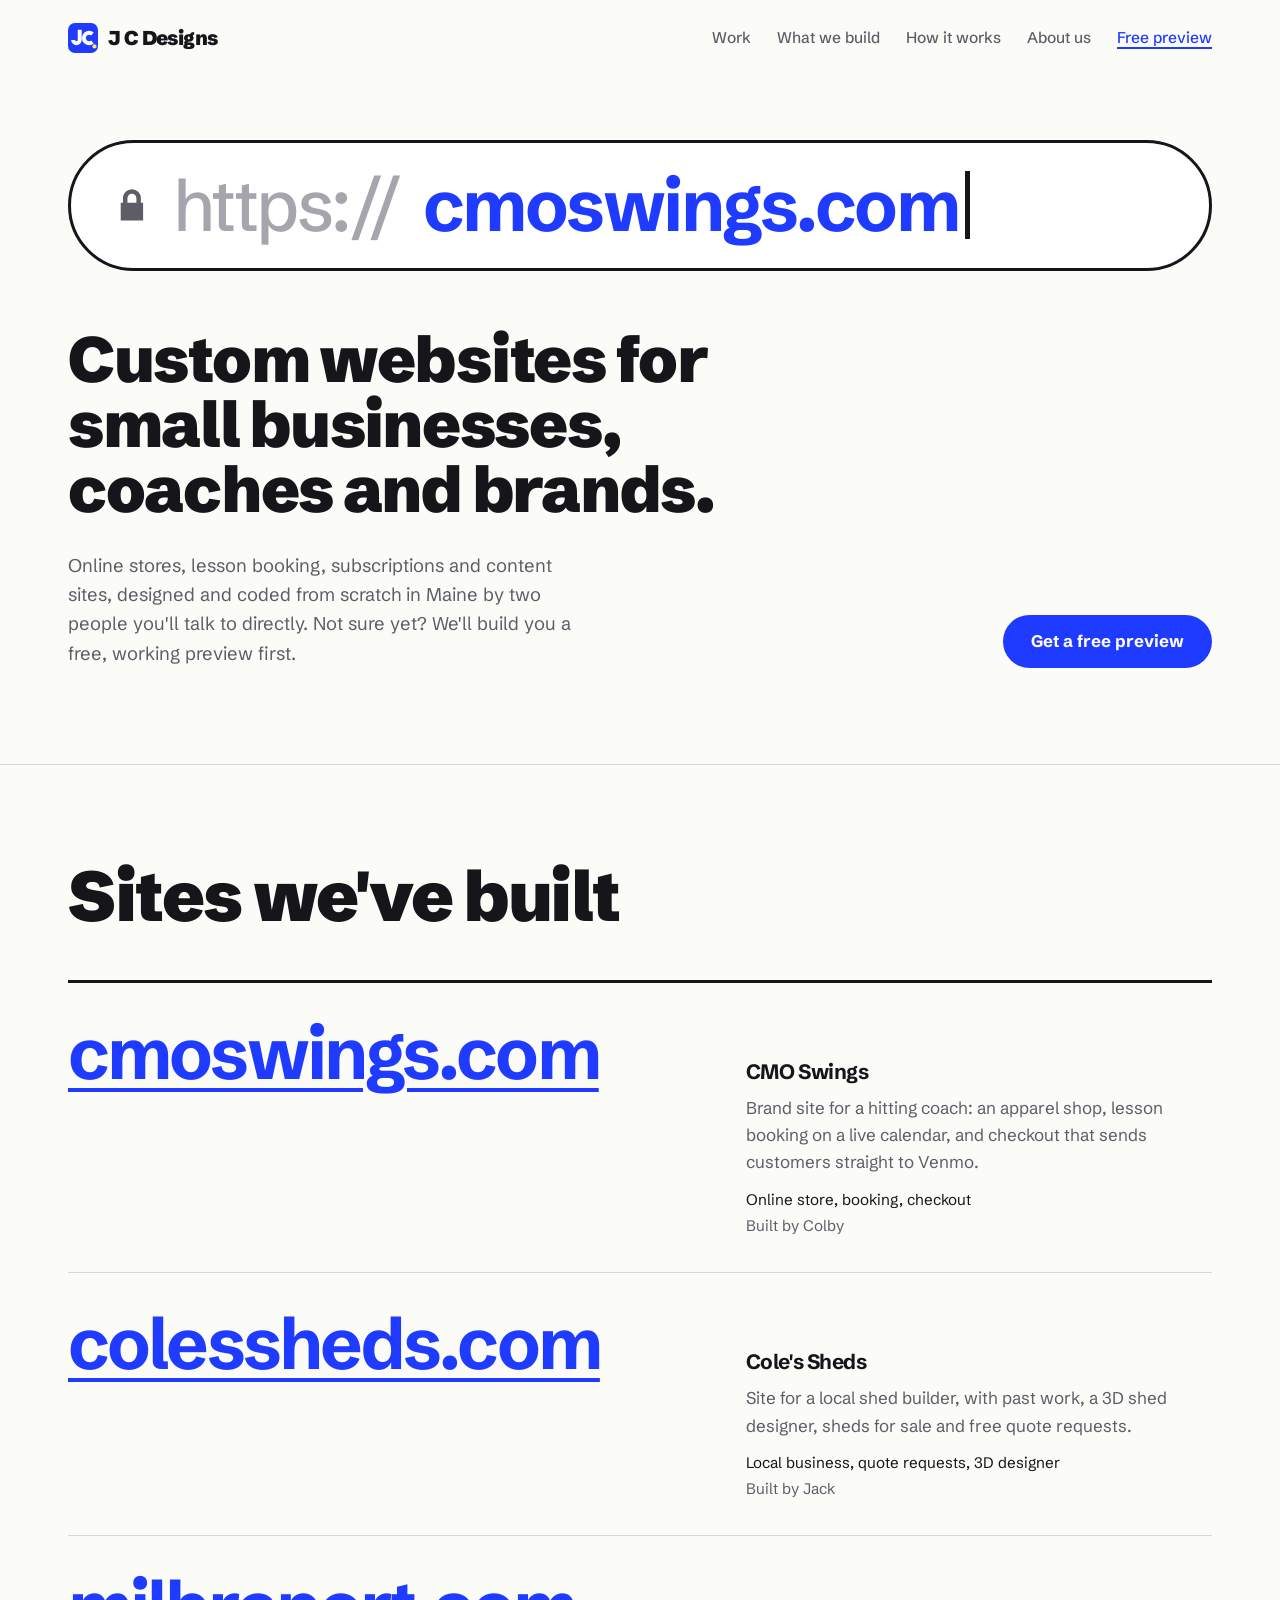
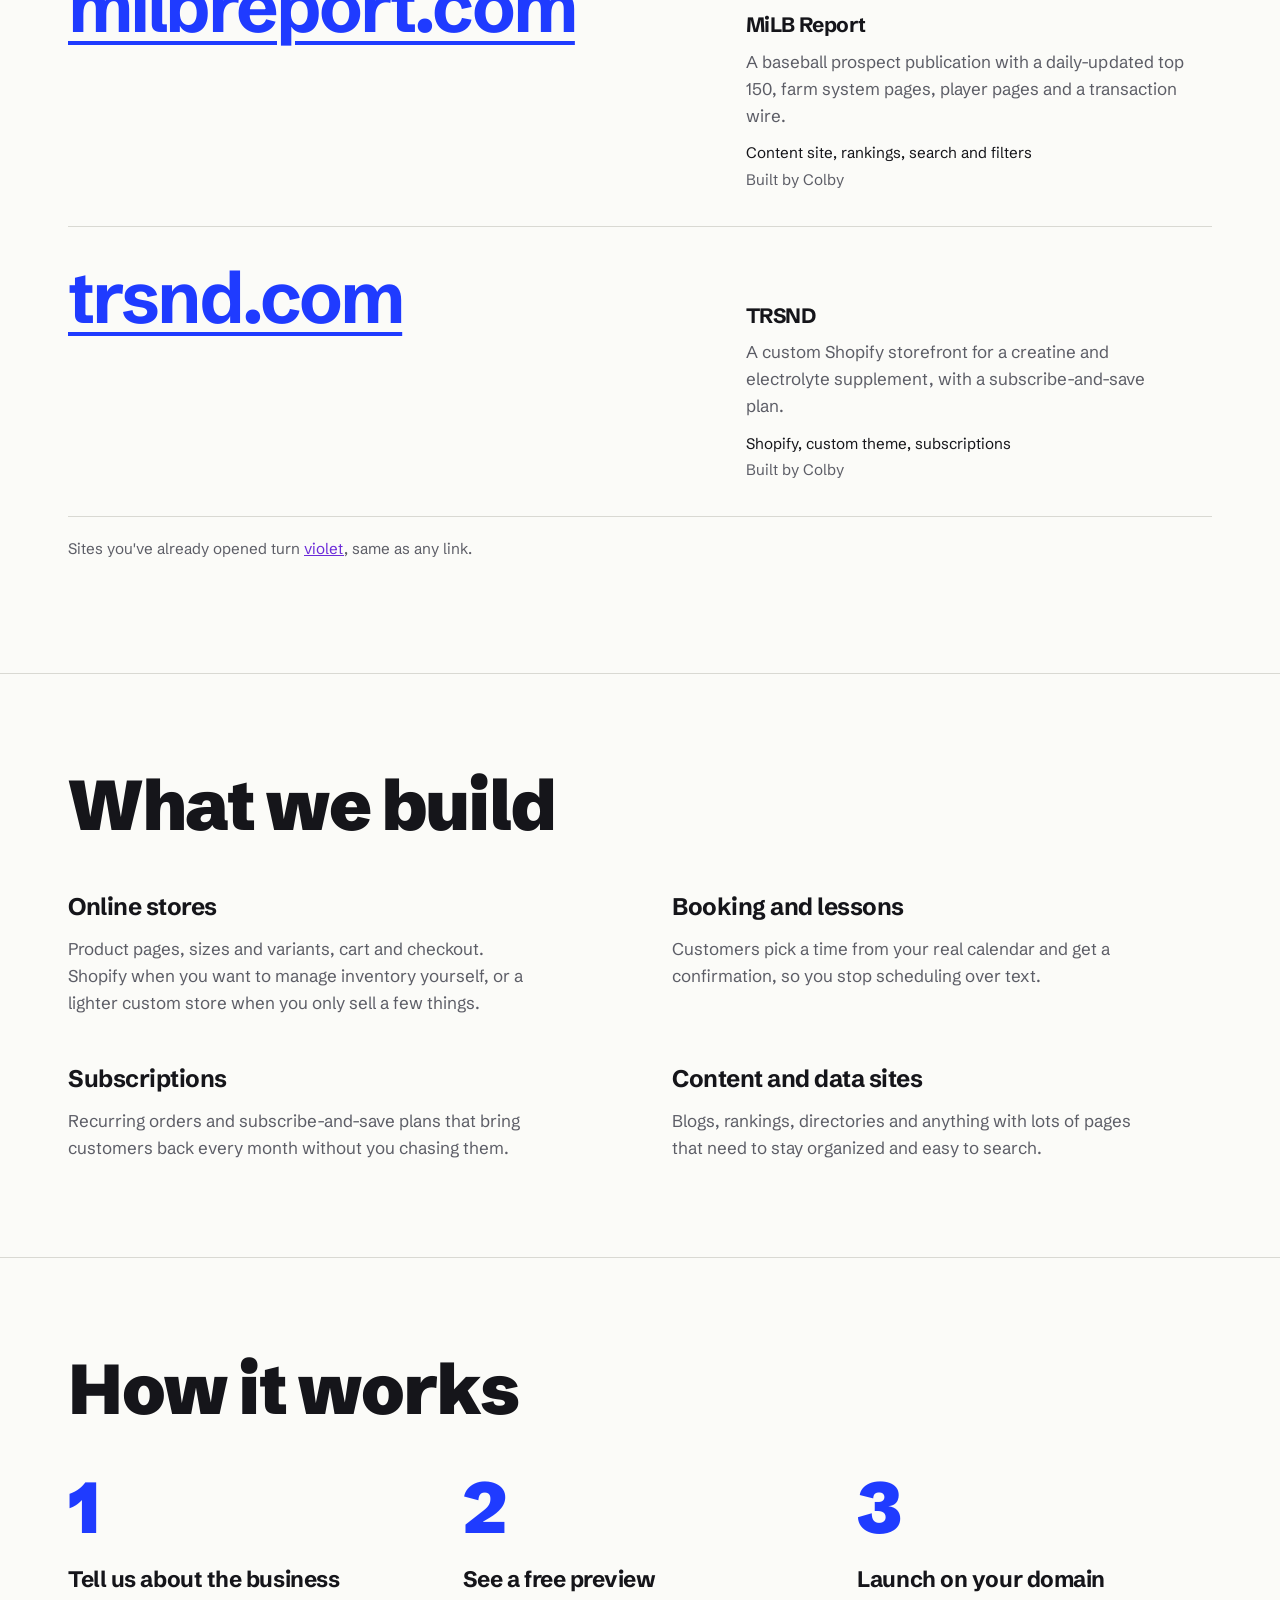
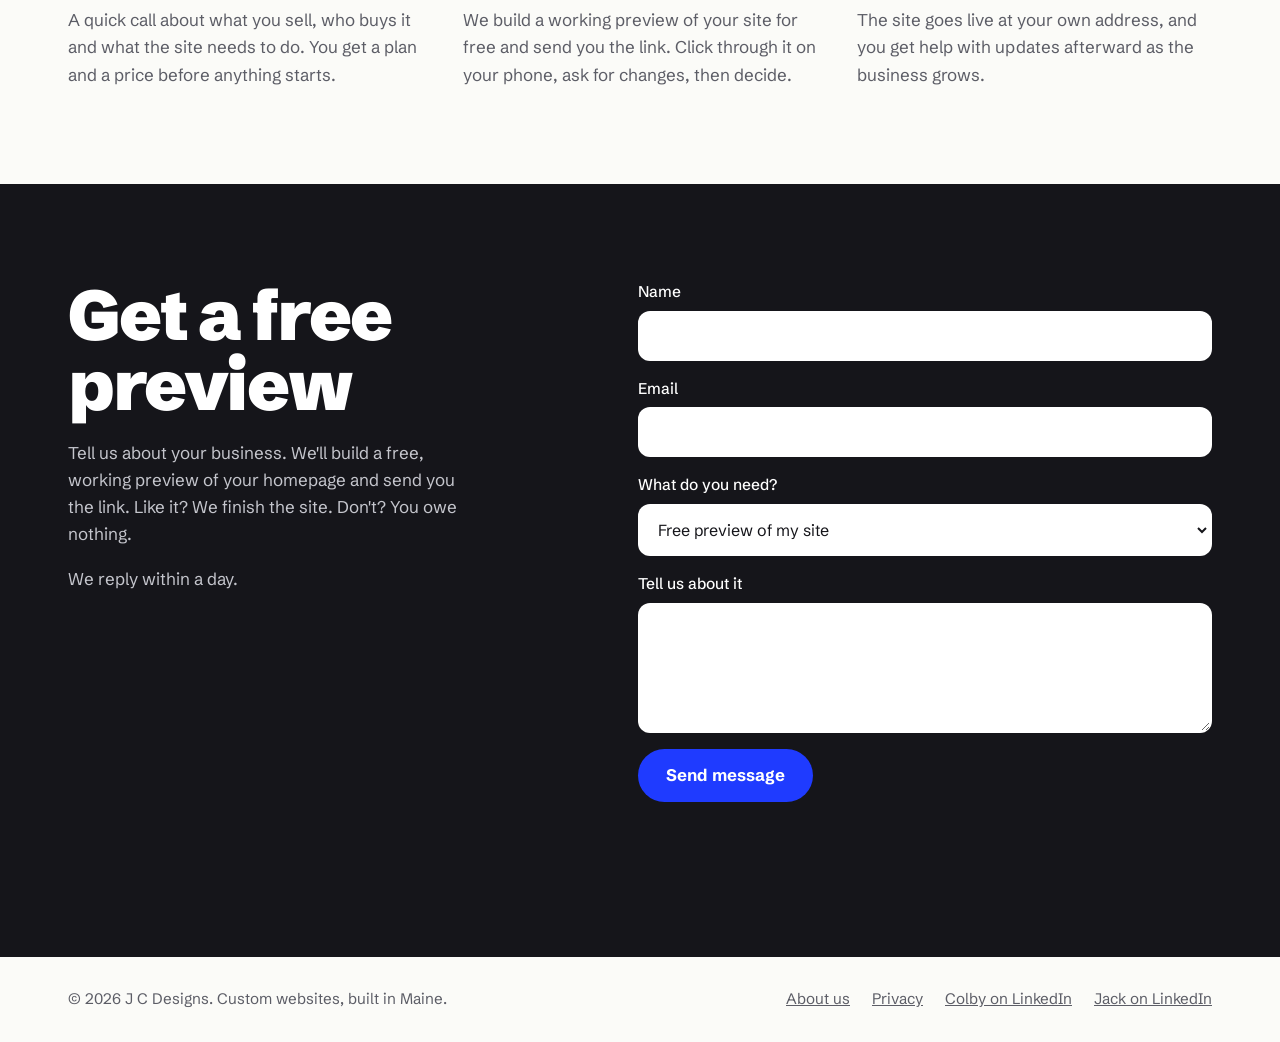
==== commit f88f13d0: "Add free preview offer, privacy policy, Meta Pixel setup" ====
--- a/index.html
+++ b/index.html
@@ -11,6 +11,15 @@
 <link rel="icon" href="favicon.svg" type="image/svg+xml">
 <link rel="apple-touch-icon" href="apple-touch-icon.png">
 <link rel="stylesheet" href="styles.css">
+<!-- META PIXEL: paste your Pixel ID between the quotes to turn on ad tracking. Empty = off. -->
+<script>
+  window.META_PIXEL_ID = '';
+  if (window.META_PIXEL_ID) {
+    !function(f,b,e,v,n,t,s){if(f.fbq)return;n=f.fbq=function(){n.callMethod?n.callMethod.apply(n,arguments):n.queue.push(arguments)};if(!f._fbq)f._fbq=n;n.push=n;n.loaded=!0;n.version='2.0';n.queue=[];t=b.createElement(e);t.async=!0;t.src=v;s=b.getElementsByTagName(e)[0];s.parentNode.insertBefore(t,s)}(window,document,'script','https://connect.facebook.net/en_US/fbevents.js');
+    fbq('init', window.META_PIXEL_ID);
+    fbq('track', 'PageView');
+  }
+</script>
 </head>
 <body>
 
@@ -22,7 +31,7 @@
       <a href="#services">What we build</a>
       <a href="#process">How it works</a>
       <a href="about.html">About us</a>
-      <a class="nav-cta" href="#contact">Start a project</a>
+      <a class="nav-cta" href="#contact">Free preview</a>
     </nav>
   </div>
 </header>
@@ -35,8 +44,8 @@
     </div>
     <h1>Custom websites for small businesses, coaches and brands.</h1>
     <div class="hero-row">
-      <p>Online stores, lesson booking, subscriptions and content sites, designed and coded from scratch in Maine by two people you'll talk to directly.</p>
-      <a class="btn" href="#contact">Start a project</a>
+      <p>Online stores, lesson booking, subscriptions and content sites, designed and coded from scratch in Maine by two people you'll talk to directly. Not sure yet? We'll build you a free, working preview first.</p>
+      <a class="btn" href="#contact">Get a free preview</a>
     </div>
   </div>
 
@@ -118,8 +127,8 @@
           <p>A quick call about what you sell, who buys it and what the site needs to do. You get a plan and a price before anything starts.</p>
         </li>
         <li>
-          <h3>See it take shape</h3>
-          <p>We send you a working preview link early, so you can click through it and ask for changes before launch.</p>
+          <h3>See a free preview</h3>
+          <p>We build a working preview of your site for free and send you the link. Click through it on your phone, ask for changes, then decide.</p>
         </li>
         <li>
           <h3>Launch on your domain</h3>
@@ -133,8 +142,9 @@
 <section class="contact" id="contact" aria-labelledby="contact-title">
   <div class="wrap">
     <div>
-      <h2 id="contact-title">Start a project</h2>
-      <p>Tell us what you're working on and what the site needs to do. We'll reply within a day with next steps.</p>
+      <h2 id="contact-title">Get a free preview</h2>
+      <p>Tell us about your business. We'll build a free, working preview of your homepage and send you the link. Like it? We finish the site. Don't? You owe nothing.</p>
+      <p>We reply within a day.</p>
     </div>
     <!--
       CONTACT FORM: submissions go through FormSubmit (formsubmit.co) and are
@@ -147,6 +157,7 @@
       <label for="cf-email">Email <input id="cf-email" type="email" name="email" autocomplete="email" required></label>
       <label for="cf-type">What do you need?
         <select id="cf-type" name="type">
+          <option>Free preview of my site</option>
           <option>Online store</option>
           <option>Booking site</option>
           <option>Subscriptions</option>
@@ -165,7 +176,7 @@
 <footer>
   <div class="wrap">
     <span>&copy; <span id="yr">2026</span> J C Designs. Custom websites, built in Maine.</span>
-    <nav aria-label="Footer"><a href="about.html">About us</a><a href="https://www.linkedin.com/in/colby-moholland-ba1946391/" target="_blank" rel="noopener">Colby on LinkedIn</a><a href="https://www.linkedin.com/in/jack-caricofe-293b00419/" target="_blank" rel="noopener">Jack on LinkedIn</a></nav>
+    <nav aria-label="Footer"><a href="about.html">About us</a><a href="privacy.html">Privacy</a><a href="https://www.linkedin.com/in/colby-moholland-ba1946391/" target="_blank" rel="noopener">Colby on LinkedIn</a><a href="https://www.linkedin.com/in/jack-caricofe-293b00419/" target="_blank" rel="noopener">Jack on LinkedIn</a></nav>
   </div>
 </footer>
 
@@ -238,6 +249,7 @@
       const anySent = results.some(r => r.status === 'fulfilled' && r.value.ok);
       if (!anySent) throw new Error('not sent');
       form.reset();
+      if (window.fbq) fbq('track', 'Lead', { content_name: d.type });
       status.dataset.state = 'sent';
       status.textContent = 'Message sent. We\'ll reply within a day.';
       sendBtn.textContent = 'Sent';
